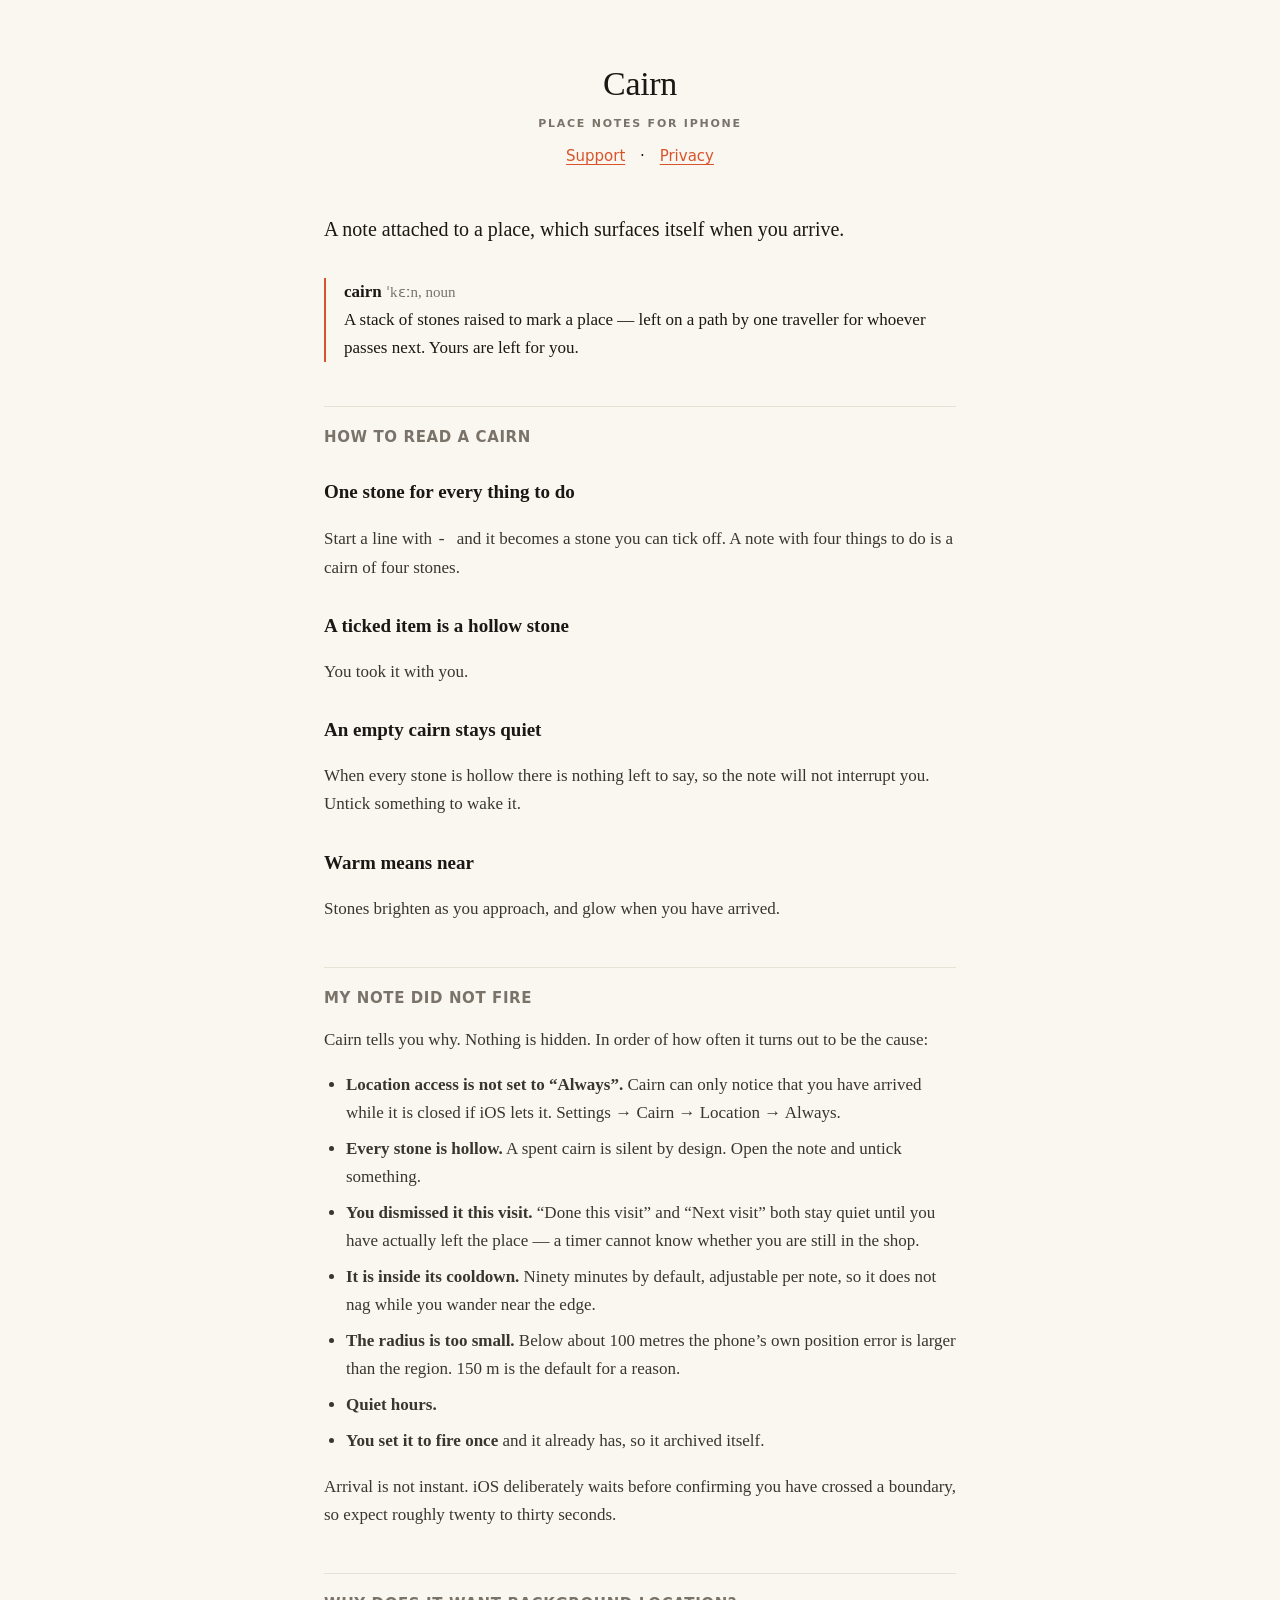
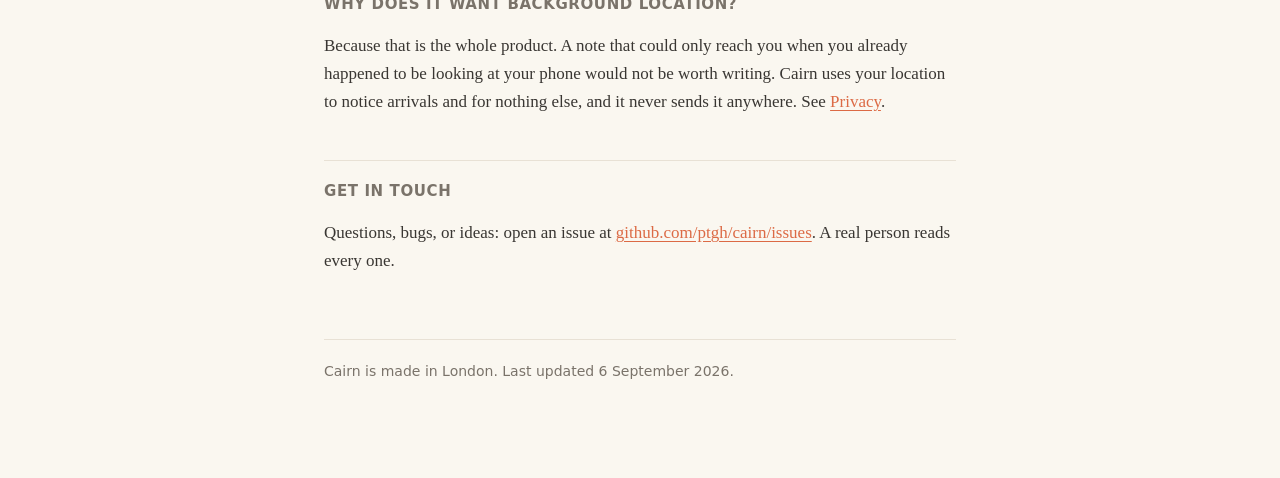
==== index.html @ 0e926aa5 "Cairn support and privacy pages Public pages for the App Store listing. Cairn collects no data, so t" ====
<!doctype html>
<html lang="en-GB">
<head>
<meta charset="utf-8">
<meta name="viewport" content="width=device-width, initial-scale=1">
<title>Cairn — Support</title>
<link rel="stylesheet" href="style.css">
</head>
<body>
<div class="wrap">
  <header>
    <h1>Cairn</h1>
    <div class="eyebrow">Place notes for iPhone</div>
    <nav><a href="index.html">Support</a> · <a href="privacy.html">Privacy</a></nav>
  </header>

  <p class="lede">A note attached to a place, which surfaces itself when you arrive.</p>

  <div class="def">
    <strong>cairn</strong> <em>ˈkɛːn, noun</em><br>
    A stack of stones raised to mark a place — left on a path by one traveller
    for whoever passes next. Yours are left for you.
  </div>

  <h2>How to read a cairn</h2>
  <h3>One stone for every thing to do</h3>
  <p>Start a line with <code>- </code> and it becomes a stone you can tick off.
     A note with four things to do is a cairn of four stones.</p>
  <h3>A ticked item is a hollow stone</h3>
  <p>You took it with you.</p>
  <h3>An empty cairn stays quiet</h3>
  <p>When every stone is hollow there is nothing left to say, so the note will
     not interrupt you. Untick something to wake it.</p>
  <h3>Warm means near</h3>
  <p>Stones brighten as you approach, and glow when you have arrived.</p>

  <h2>My note did not fire</h2>
  <p>Cairn tells you why. Nothing is hidden. In order of how often it turns out
     to be the cause:</p>
  <ul>
    <li><strong>Location access is not set to “Always”.</strong> Cairn can only
        notice that you have arrived while it is closed if iOS lets it. Settings
        → Cairn → Location → Always.</li>
    <li><strong>Every stone is hollow.</strong> A spent cairn is silent by
        design. Open the note and untick something.</li>
    <li><strong>You dismissed it this visit.</strong> “Done this visit” and
        “Next visit” both stay quiet until you have actually left the place —
        a timer cannot know whether you are still in the shop.</li>
    <li><strong>It is inside its cooldown.</strong> Ninety minutes by default,
        adjustable per note, so it does not nag while you wander near the edge.</li>
    <li><strong>The radius is too small.</strong> Below about 100 metres the
        phone’s own position error is larger than the region. 150 m is the
        default for a reason.</li>
    <li><strong>Quiet hours.</strong></li>
    <li><strong>You set it to fire once</strong> and it already has, so it
        archived itself.</li>
  </ul>
  <p>Arrival is not instant. iOS deliberately waits before confirming you have
     crossed a boundary, so expect roughly twenty to thirty seconds.</p>

  <h2>Why does it want background location?</h2>
  <p>Because that is the whole product. A note that could only reach you when
     you already happened to be looking at your phone would not be worth
     writing. Cairn uses your location to notice arrivals and for nothing else,
     and it never sends it anywhere. See <a href="privacy.html">Privacy</a>.</p>

  <h2>Get in touch</h2>
  <p>Questions, bugs, or ideas: open an issue at <a href="https://github.com/ptgh/cairn/issues">github.com/ptgh/cairn/issues</a>.
     A real person reads every one.</p>

  <footer>Cairn is made in London. Last updated 6 September 2026.</footer>
</div>
</body>
</html>
---- style.css ----
/* Cairn — warm stone, chalk, ember. Same palette as the app. */
:root {
  --ground: #FAF7F0;
  --surface: #FFFFFF;
  --chalk: #1A1714;
  --lichen: #7A736A;
  --hairline: #E8E1D5;
  --ember: #D8542A;
}
@media (prefers-color-scheme: dark) {
  :root {
    --ground: #100E0C;
    --surface: #1B1815;
    --chalk: #F2EEE6;
    --lichen: #8A8378;
    --hairline: #2A2621;
    --ember: #FF7A45;
  }
}
* { box-sizing: border-box; }
body {
  margin: 0;
  background: var(--ground);
  color: var(--chalk);
  font: 17px/1.65 ui-serif, "New York", Georgia, serif;
  -webkit-text-size-adjust: 100%;
}
.wrap { max-width: 680px; margin: 0 auto; padding: 56px 24px 96px; }
header { text-align: center; margin-bottom: 48px; }
h1 { font-size: 34px; font-weight: 400; margin: 0 0 6px; letter-spacing: -0.01em; }
.eyebrow {
  font: 600 11px/1 ui-sans-serif, -apple-system, system-ui, sans-serif;
  letter-spacing: 0.16em; text-transform: uppercase; color: var(--lichen);
}
h2 {
  font: 600 15px/1.4 ui-sans-serif, -apple-system, system-ui, sans-serif;
  letter-spacing: 0.04em; text-transform: uppercase; color: var(--lichen);
  margin: 44px 0 12px; padding-top: 20px; border-top: 1px solid var(--hairline);
}
h3 { font-size: 19px; font-weight: 600; margin: 28px 0 6px; }
p, li { color: var(--chalk); opacity: 0.86; }
ul { padding-left: 22px; }
li { margin: 8px 0; }
a { color: var(--ember); text-underline-offset: 3px; }
.lede { font-size: 20px; opacity: 1; }
.def { border-left: 2px solid var(--ember); padding-left: 18px; margin: 32px 0; }
.def em { color: var(--lichen); font-style: normal; font-size: 15px; }
footer {
  margin-top: 64px; padding-top: 20px; border-top: 1px solid var(--hairline);
  font: 400 14px/1.6 ui-sans-serif, -apple-system, system-ui, sans-serif;
  color: var(--lichen);
}
nav { text-align: center; margin-top: 18px; font: 400 15px ui-sans-serif, -apple-system, system-ui, sans-serif; }
nav a { margin: 0 10px; }
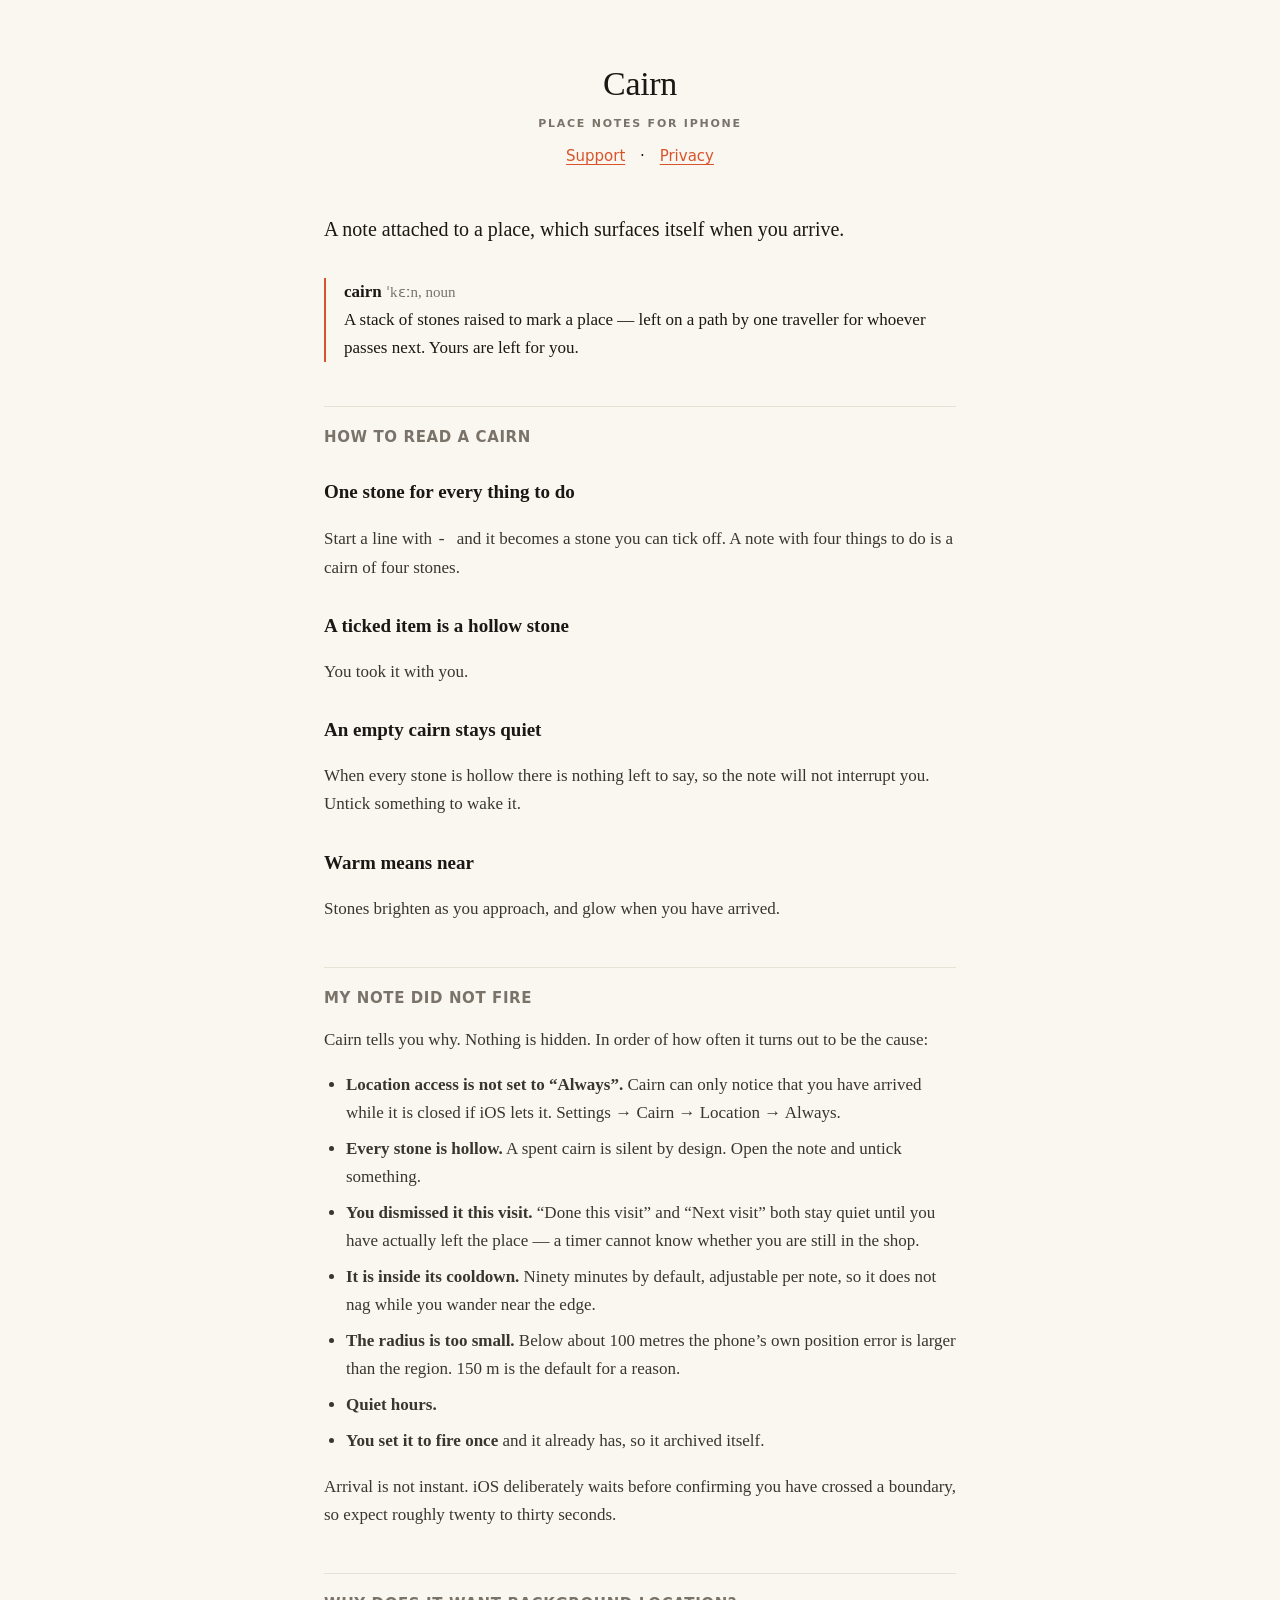
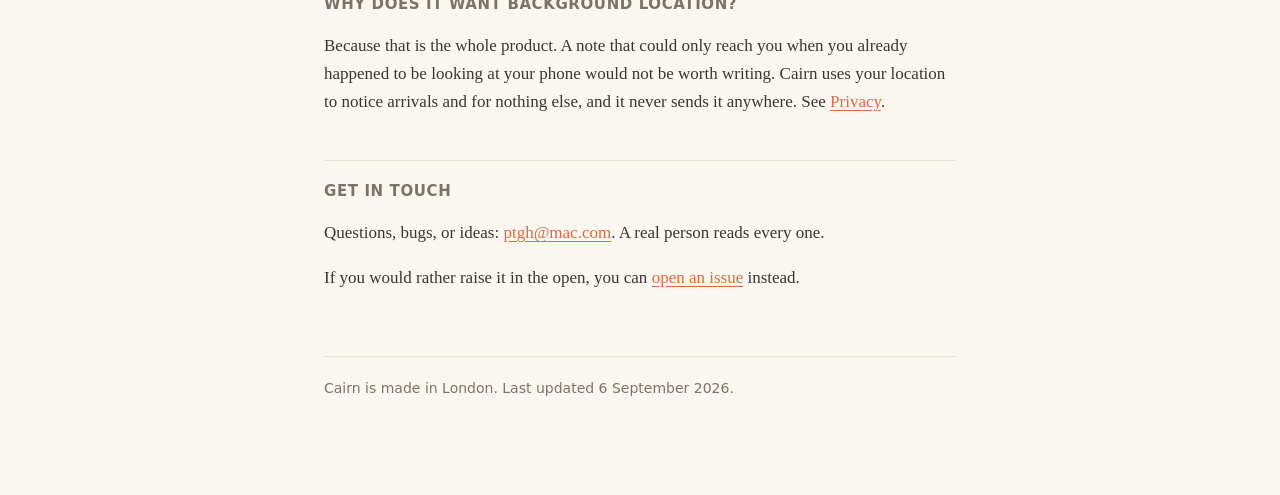
==== commit c2d24a1e: "Use a direct email address as the primary support contact GitHub Issues was the interim route while " ====
--- a/index.html
+++ b/index.html
@@ -65,8 +65,10 @@
      and it never sends it anywhere. See <a href="privacy.html">Privacy</a>.</p>
 
   <h2>Get in touch</h2>
-  <p>Questions, bugs, or ideas: open an issue at <a href="https://github.com/ptgh/cairn/issues">github.com/ptgh/cairn/issues</a>.
-     A real person reads every one.</p>
+  <p>Questions, bugs, or ideas:
+     <a href="mailto:ptgh@mac.com">ptgh@mac.com</a>. A real person reads every one.</p>
+  <p>If you would rather raise it in the open, you can
+     <a href="https://github.com/ptgh/cairn/issues">open an issue</a> instead.</p>
 
   <footer>Cairn is made in London. Last updated 6 September 2026.</footer>
 </div>
